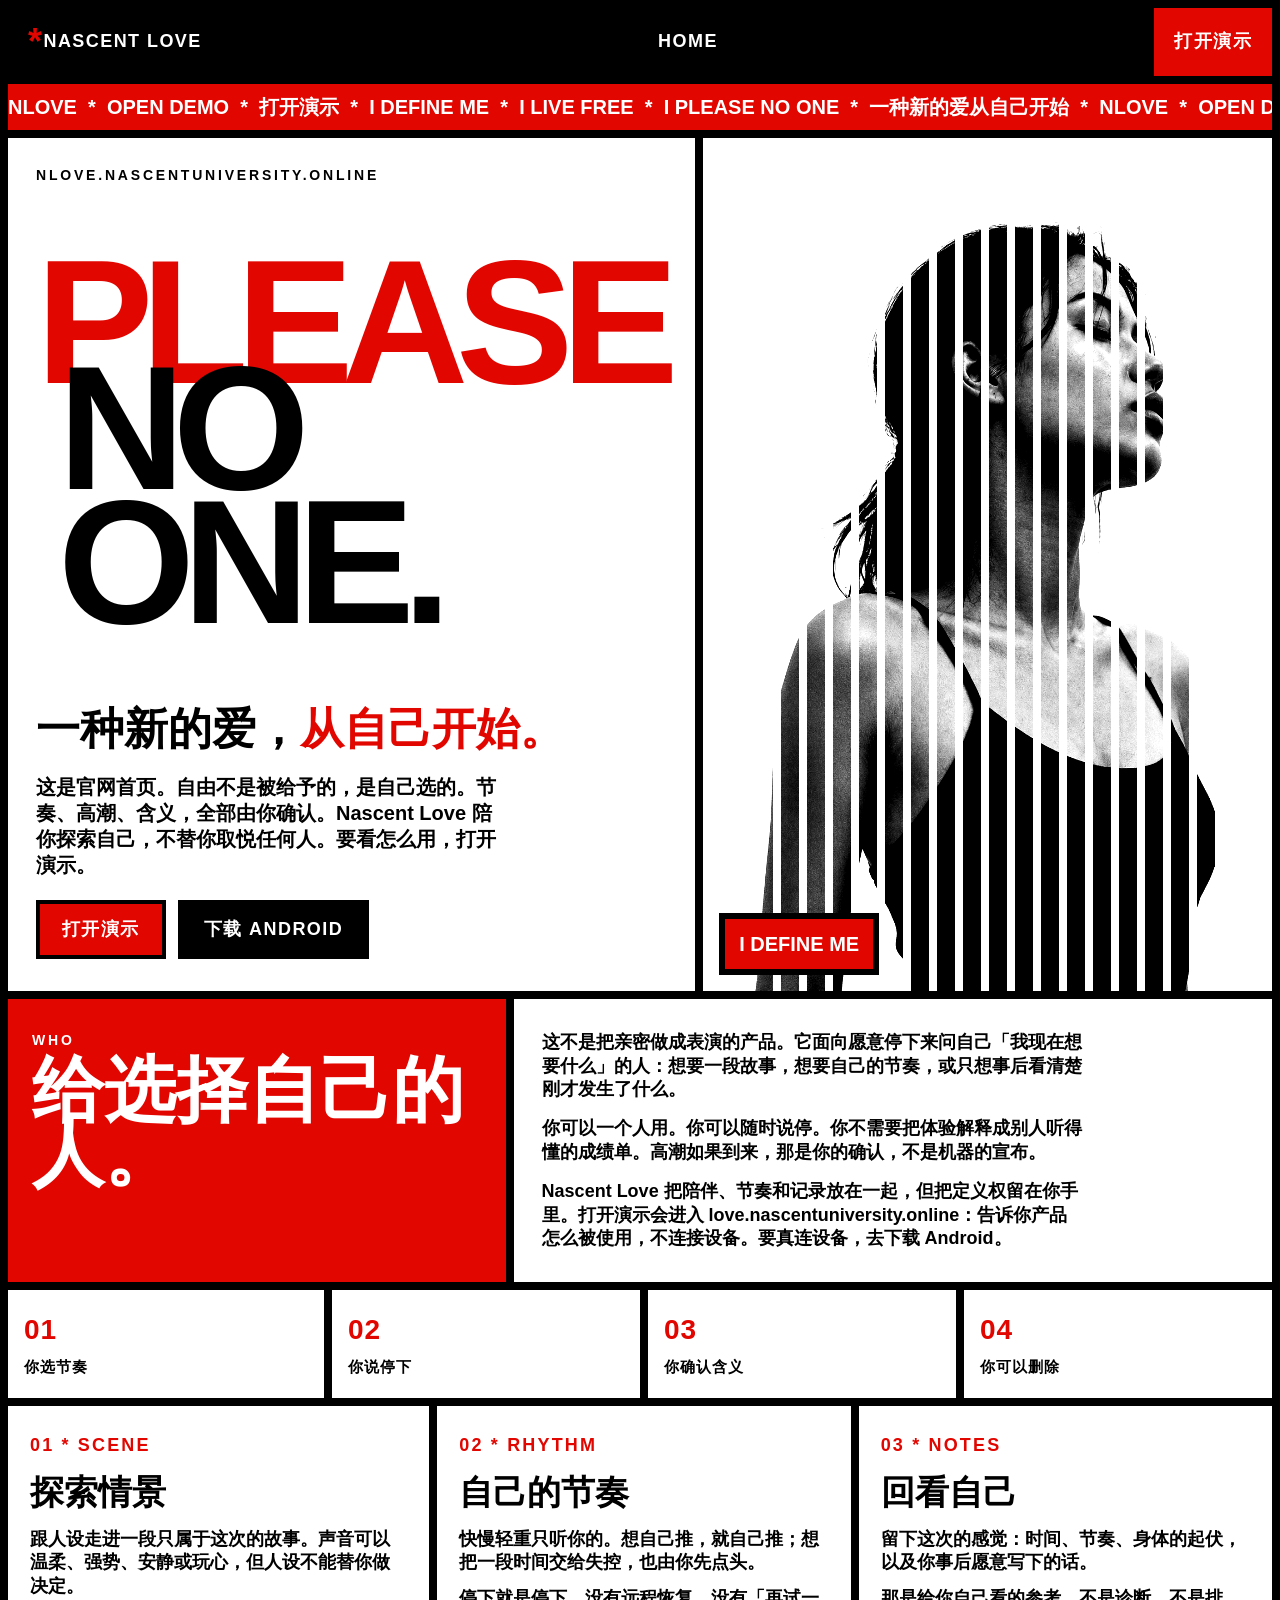
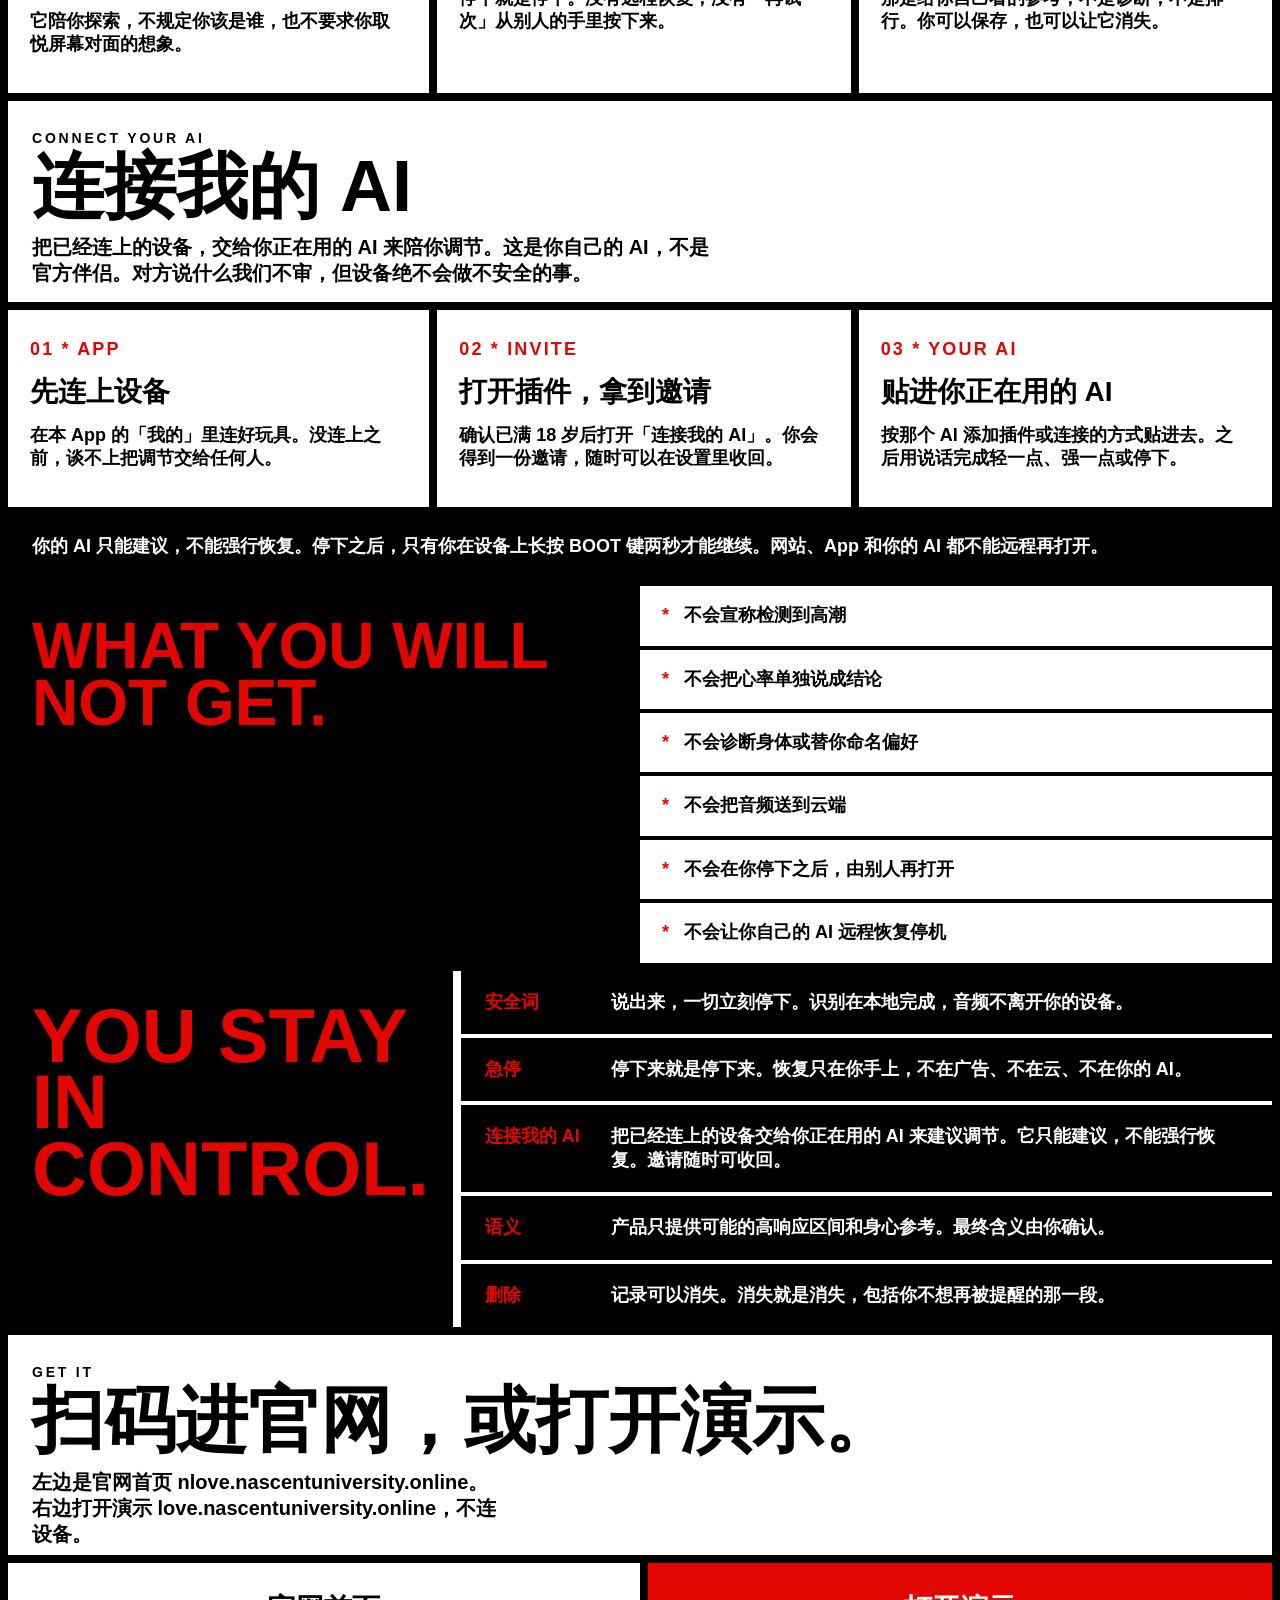
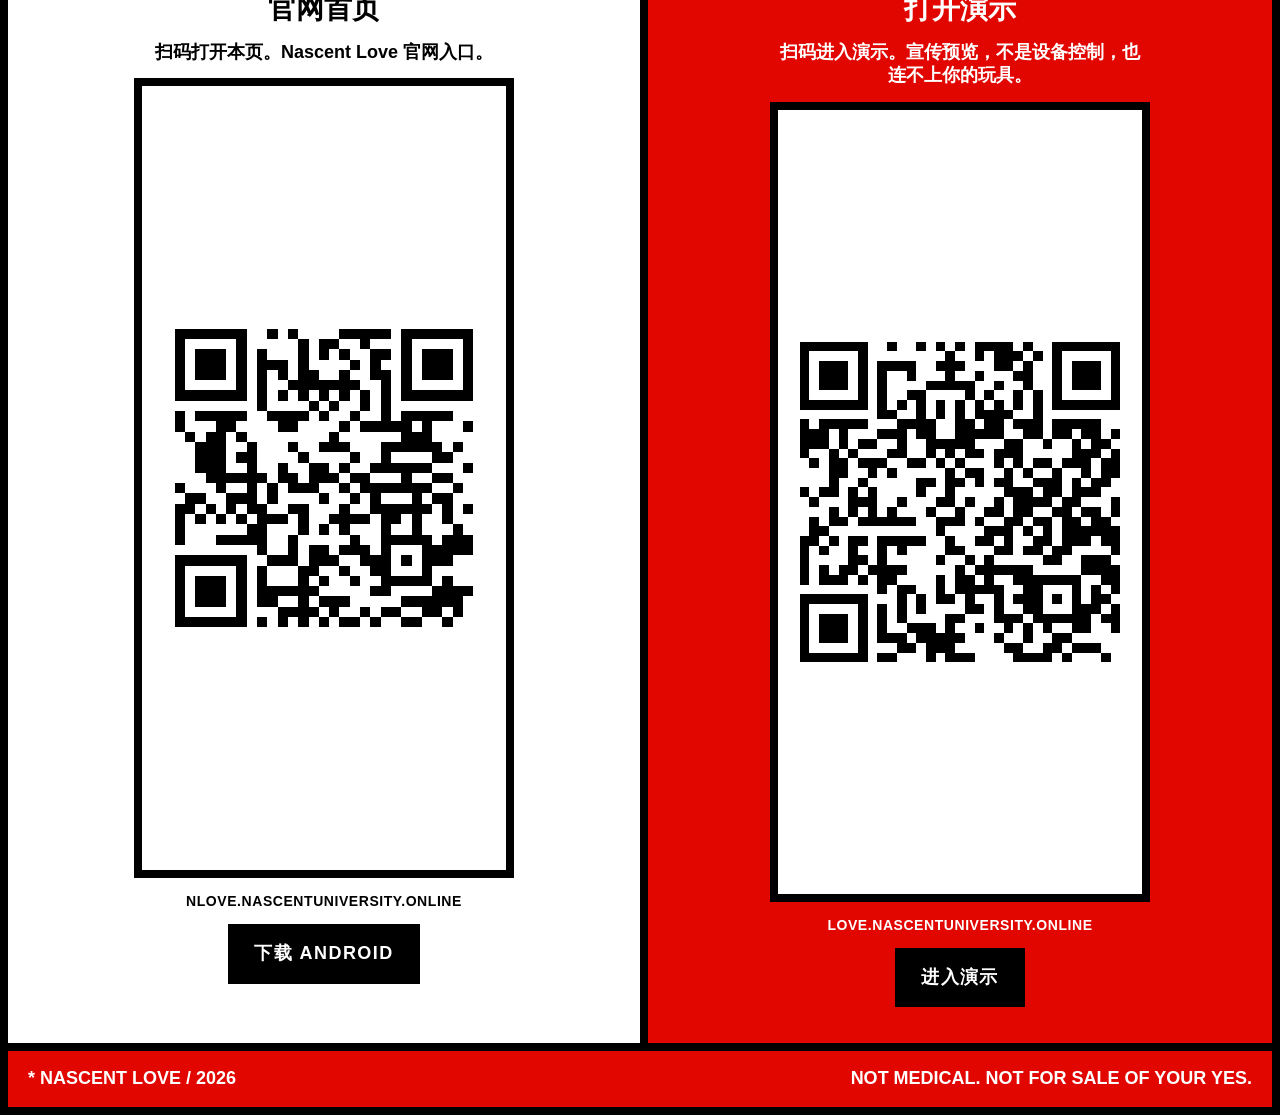
==== www/index.html @ dafe5778 "feat: add Nascent Love marketing site at nlove Independent static pages for the university domain, w" ====
<!DOCTYPE html>
<html lang="zh-CN">
  <head>
    <meta charset="utf-8" />
    <meta name="viewport" content="width=device-width, initial-scale=1" />
    <title>Nascent Love</title>
    <meta name="description" content="Nascent Love 官网。打开演示看产品怎么用。演示在 love.nascentuniversity.online，不连接设备，不下发档位。" />
    <meta name="theme-color" content="#E10600" />
    <link rel="icon" href="img/favicon.svg" type="image/svg+xml" />
    <link rel="stylesheet" href="css/site.css" />
  </head>
  <body>
    <div class="page">
      <header class="bar">
        <span><b class="star">*</b> NASCENT LOVE</span>
        <span class="hide">HOME</span>
        <a class="url" href="https://love.nascentuniversity.online" data-demo>打开演示</a>
      </header>

      <div class="ticker" aria-hidden="true">
        <p>NLOVE &nbsp;*&nbsp; OPEN DEMO &nbsp;*&nbsp; 打开演示 &nbsp;*&nbsp; I DEFINE ME &nbsp;*&nbsp; I LIVE FREE &nbsp;*&nbsp; I PLEASE NO ONE &nbsp;*&nbsp; 一种新的爱从自己开始 &nbsp;*&nbsp; NLOVE &nbsp;*&nbsp; OPEN DEMO &nbsp;*&nbsp; 打开演示 &nbsp;*&nbsp; I DEFINE ME &nbsp;*&nbsp; I LIVE FREE &nbsp;*&nbsp; I PLEASE NO ONE &nbsp;*&nbsp; 一种新的爱从自己开始 &nbsp;*&nbsp;</p>
      </div>

      <section class="hero">
        <div class="hero-text">
          <p class="kicker">nlove.nascentuniversity.online</p>
          <div class="display">
            <p class="please">Please</p>
            <p class="noone">no one.</p>
          </div>
          <div>
            <p class="zh">一种新的爱，<b>从自己开始。</b></p>
            <p class="note">这是官网首页。自由不是被给予的，是自己选的。节奏、高潮、含义，全部由你确认。Nascent Love 陪你探索自己，不替你取悦任何人。要看怎么用，打开演示。</p>
            <div class="hero-actions">
              <a class="btn red" href="https://love.nascentuniversity.online" data-demo>打开演示</a>
              <a class="btn black" href="android.html">下载 Android</a>
            </div>
          </div>
        </div>
        <div class="hero-pic">
          <img src="img/hero-portrait.png" width="1024" height="1024" alt="" />
          <div class="slats"></div>
          <div class="stamp">I DEFINE ME</div>
        </div>
      </section>

      <section class="who">
        <div class="who-title">
          <p class="kicker">Who</p>
          <h2>给选择自己的人。</h2>
        </div>
        <div class="who-copy">
          <p>这不是把亲密做成表演的产品。它面向愿意停下来问自己「我现在想要什么」的人：想要一段故事，想要自己的节奏，或只想事后看清楚刚才发生了什么。</p>
          <p>你可以一个人用。你可以随时说停。你不需要把体验解释成别人听得懂的成绩单。高潮如果到来，那是你的确认，不是机器的宣布。</p>
          <p>Nascent Love 把陪伴、节奏和记录放在一起，但把定义权留在你手里。打开演示会进入 love.nascentuniversity.online：告诉你产品怎么被使用，不连接设备。要真连设备，去下载 Android。</p>
        </div>
      </section>

      <section class="bars">
        <div class="bar-item"><b>01</b> 你选节奏</div>
        <div class="bar-item"><b>02</b> 你说停下</div>
        <div class="bar-item"><b>03</b> 你确认含义</div>
        <div class="bar-item"><b>04</b> 你可以删除</div>
      </section>

      <section class="blocks" id="walkthrough">
        <article class="block">
          <div class="idx">01 * SCENE</div>
          <h2>探索情景</h2>
          <p>跟人设走进一段只属于这次的故事。声音可以温柔、强势、安静或玩心，但人设不能替你做决定。</p>
          <p>它陪你探索，不规定你该是谁，也不要求你取悦屏幕对面的想象。</p>
        </article>
        <article class="block">
          <div class="idx">02 * RHYTHM</div>
          <h2>自己的节奏</h2>
          <p>快慢轻重只听你的。想自己推，就自己推；想把一段时间交给失控，也由你先点头。</p>
          <p>停下就是停下。没有远程恢复，没有「再试一次」从别人的手里按下来。</p>
        </article>
        <article class="block">
          <div class="idx">03 * NOTES</div>
          <h2>回看自己</h2>
          <p>留下这次的感觉：时间、节奏、身体的起伏，以及你事后愿意写下的话。</p>
          <p>那是给你自己看的参考，不是诊断，不是排行。你可以保存，也可以让它消失。</p>
        </article>
      </section>

      <section class="plugin" id="my-ai">
        <div class="plugin-head">
          <p class="kicker">Connect your AI</p>
          <h2>连接我的 AI</h2>
          <p class="note">把已经连上的设备，交给你正在用的 AI 来陪你调节。这是你自己的 AI，不是官方伴侣。对方说什么我们不审，但设备绝不会做不安全的事。</p>
        </div>
        <div class="plugin-steps">
          <article class="plugin-step">
            <div class="idx">01 * APP</div>
            <h3>先连上设备</h3>
            <p>在本 App 的「我的」里连好玩具。没连上之前，谈不上把调节交给任何人。</p>
          </article>
          <article class="plugin-step">
            <div class="idx">02 * INVITE</div>
            <h3>打开插件，拿到邀请</h3>
            <p>确认已满 18 岁后打开「连接我的 AI」。你会得到一份邀请，随时可以在设置里收回。</p>
          </article>
          <article class="plugin-step">
            <div class="idx">03 * YOUR AI</div>
            <h3>贴进你正在用的 AI</h3>
            <p>按那个 AI 添加插件或连接的方式贴进去。之后用说话完成轻一点、强一点或停下。</p>
          </article>
        </div>
        <p class="plugin-note">你的 AI 只能建议，不能强行恢复。停下之后，只有你在设备上长按 BOOT 键两秒才能继续。网站、App 和你的 AI 都不能远程再打开。</p>
      </section>

      <section class="anti">
        <h2>What you will not get.</h2>
        <ul>
          <li><span>*</span> 不会宣称检测到高潮</li>
          <li><span>*</span> 不会把心率单独说成结论</li>
          <li><span>*</span> 不会诊断身体或替你命名偏好</li>
          <li><span>*</span> 不会把音频送到云端</li>
          <li><span>*</span> 不会在你停下之后，由别人再打开</li>
          <li><span>*</span> 不会让你自己的 AI 远程恢复停机</li>
        </ul>
      </section>

      <section class="truth">
        <h2>You stay in control.</h2>
        <ul class="list">
          <li><strong>安全词</strong><span>说出来，一切立刻停下。识别在本地完成，音频不离开你的设备。</span></li>
          <li><strong>急停</strong><span>停下来就是停下来。恢复只在你手上，不在广告、不在云、不在你的 AI。</span></li>
          <li><strong>连接我的 AI</strong><span>把已经连上的设备交给你正在用的 AI 来建议调节。它只能建议，不能强行恢复。邀请随时可收回。</span></li>
          <li><strong>语义</strong><span>产品只提供可能的高响应区间和身心参考。最终含义由你确认。</span></li>
          <li><strong>删除</strong><span>记录可以消失。消失就是消失，包括你不想再被提醒的那一段。</span></li>
        </ul>
      </section>

      <section class="get" id="get">
        <div class="get-head">
          <p class="kicker">Get it</p>
          <h2>扫码进官网，或打开演示。</h2>
          <p class="note">左边是官网首页 nlove.nascentuniversity.online。右边打开演示 love.nascentuniversity.online，不连设备。</p>
        </div>
        <div class="qrs">
          <article class="qr-card">
            <h3>官网首页</h3>
            <p>扫码打开本页。Nascent Love 官网入口。</p>
            <img src="img/qr.svg" width="800" height="800" alt="扫码打开官网首页" />
            <span class="addr">nlove.nascentuniversity.online</span>
            <a class="btn black" href="android.html">下载 Android</a>
          </article>
          <article class="qr-card alt">
            <h3>打开演示</h3>
            <p>扫码进入演示。宣传预览，不是设备控制，也连不上你的玩具。</p>
            <img src="img/qr-demo.svg" width="800" height="800" alt="扫码打开演示" />
            <span class="addr">love.nascentuniversity.online</span>
            <a class="btn" href="https://love.nascentuniversity.online" data-demo>进入演示</a>
          </article>
        </div>
      </section>

      <footer class="foot">
        <span>* NASCENT LOVE / <span data-year>2026</span></span>
        <span>NOT MEDICAL. NOT FOR SALE OF YOUR YES.</span>
      </footer>
    </div>
    <script src="js/site.js"></script>
  </body>
</html>
---- www/css/site.css ----
:root {
  --white: #ffffff;
  --black: #000000;
  --red: #e10600;
}

* { box-sizing: border-box; }
html, body { margin: 0; }
body {
  background: var(--white);
  color: var(--black);
  font-family: Arial, "Noto Sans SC", "PingFang SC", "Microsoft YaHei", sans-serif;
  font-size: 18px;
  line-height: 1.3;
}
img { display: block; max-width: 100%; }
a { color: inherit; text-decoration: none; }

.page {
  border: 8px solid var(--black);
  min-height: 100vh;
}

.bar {
  display: flex;
  justify-content: space-between;
  align-items: stretch;
  border-bottom: 8px solid var(--black);
  background: var(--black);
  color: var(--white);
  font-weight: 900;
  letter-spacing: 0.08em;
  text-transform: uppercase;
}
.bar span, .bar a {
  padding: 16px 20px;
  display: flex;
  align-items: center;
  font-size: 18px;
}
.bar .star { color: var(--red); font-size: 36px; line-height: 1; padding-right: 0; }
.bar .url { background: var(--red); color: var(--white); }
.bar .url:hover { background: var(--white); color: var(--black); }

.ticker {
  overflow: hidden;
  border-bottom: 8px solid var(--black);
  background: var(--red);
  color: var(--white);
  font-weight: 900;
  text-transform: uppercase;
  white-space: nowrap;
  font-size: 20px;
}
.ticker p {
  margin: 0;
  padding: 10px 0;
  animation: slide 18s linear infinite;
}
@keyframes slide {
  from { transform: translateX(0); }
  to { transform: translateX(-50%); }
}

.hero {
  display: grid;
  grid-template-columns: 1.1fr 0.9fr;
  min-height: 88vh;
}
.hero-text {
  padding: 28px 28px 32px;
  border-right: 8px solid var(--black);
  display: flex;
  flex-direction: column;
  justify-content: space-between;
  gap: 24px;
}
.kicker {
  margin: 0;
  font-size: 14px;
  font-weight: 900;
  letter-spacing: 0.2em;
  text-transform: uppercase;
}
.display { margin: 8px 0 0; }
.display .please,
.display .noone {
  margin: 0;
  font-size: clamp(72px, 15vw, 176px);
  font-weight: 900;
  line-height: 0.76;
  text-transform: uppercase;
  letter-spacing: -0.07em;
}
.display .please { color: var(--red); }
.display .noone {
  color: var(--black);
  margin-left: 22px;
  margin-top: -0.16em;
}
.zh {
  margin: 8px 0 0;
  font-size: clamp(28px, 3.4vw, 44px);
  font-weight: 900;
}
.zh b { color: var(--red); }
.note {
  margin: 16px 0 0;
  max-width: 42ch;
  font-weight: 700;
  font-size: 20px;
}
.hero-actions {
  display: flex;
  flex-wrap: wrap;
  gap: 12px;
  margin-top: 22px;
}
.btn {
  display: inline-flex;
  align-items: center;
  justify-content: center;
  min-height: 56px;
  padding: 14px 22px;
  border: 4px solid var(--black);
  font-weight: 900;
  text-transform: uppercase;
  letter-spacing: 0.08em;
}
.btn.red { background: var(--red); color: var(--white); }
.btn.black { background: var(--black); color: var(--white); }
.btn.red:hover, .btn.black:hover {
  background: var(--white);
  color: var(--black);
}

.hero-pic {
  position: relative;
  overflow: hidden;
  background: var(--black);
}
.hero-pic img {
  width: 100%;
  height: 100%;
  object-fit: cover;
  filter: grayscale(1) contrast(1.4);
}
.slats {
  position: absolute;
  inset: 0;
  background: repeating-linear-gradient(
    90deg,
    transparent 0 18px,
    var(--white) 18px 26px
  );
  pointer-events: none;
}
.stamp {
  position: absolute;
  left: 16px;
  bottom: 16px;
  z-index: 1;
  background: var(--red);
  color: var(--white);
  font-weight: 900;
  text-transform: uppercase;
  padding: 12px 14px;
  border: 6px solid var(--black);
  font-size: 20px;
}

.who {
  display: grid;
  grid-template-columns: 0.8fr 1.2fr;
  border-top: 8px solid var(--black);
}
.who-title {
  background: var(--red);
  color: var(--white);
  padding: 32px 24px;
  border-right: 8px solid var(--black);
}
.who-title h2 {
  margin: 10px 0 0;
  font-size: clamp(40px, 6vw, 72px);
  line-height: 0.88;
  text-transform: uppercase;
}
.who-copy { padding: 32px 28px; }
.who-copy p { margin: 0 0 16px; font-weight: 700; max-width: 54ch; }
.who-copy p:last-child { margin: 0; }

.bars {
  display: grid;
  grid-template-columns: repeat(4, 1fr);
  border-top: 8px solid var(--black);
}
.bar-item {
  padding: 22px 16px;
  font-weight: 900;
  text-transform: uppercase;
  font-size: 15px;
  letter-spacing: 0.06em;
}
.bar-item + .bar-item { border-left: 8px solid var(--black); }
.bar-item b { display: block; color: var(--red); font-size: 28px; margin-bottom: 8px; }

.blocks {
  display: grid;
  grid-template-columns: 1fr 1fr 1fr;
  border-top: 8px solid var(--black);
}
.block {
  padding: 28px 22px 36px;
  min-height: 280px;
}
.block + .block { border-left: 8px solid var(--black); }
.block h2 {
  margin: 12px 0 14px;
  font-size: 34px;
  text-transform: uppercase;
}
.idx { color: var(--red); font-weight: 900; letter-spacing: 0.12em; }
.block p { margin: 0 0 12px; font-weight: 700; }
.block p:last-child { margin: 0; }

.plugin { border-top: 8px solid var(--black); }
.plugin-head {
  padding: 28px 24px 16px;
  border-bottom: 8px solid var(--black);
}
.plugin-head h2 {
  margin: 8px 0 10px;
  font-size: clamp(40px, 6vw, 72px);
  text-transform: uppercase;
  line-height: 0.88;
}
.plugin-head .note { max-width: 62ch; }
.plugin-steps {
  display: grid;
  grid-template-columns: 1fr 1fr 1fr;
}
.plugin-step { padding: 28px 22px 36px; }
.plugin-step + .plugin-step { border-left: 8px solid var(--black); }
.plugin-step h3 {
  margin: 12px 0 14px;
  font-size: 28px;
  text-transform: uppercase;
}
.plugin-step p { margin: 0; font-weight: 700; }
.plugin-note {
  margin: 0;
  padding: 20px 24px;
  border-top: 8px solid var(--black);
  background: var(--black);
  color: var(--white);
  font-weight: 800;
}

.anti {
  display: grid;
  grid-template-columns: 1fr 1fr;
  border-top: 8px solid var(--black);
}
.anti h2 {
  margin: 0;
  padding: 32px 24px;
  background: var(--black);
  color: var(--red);
  font-size: clamp(36px, 5vw, 64px);
  line-height: 0.88;
  text-transform: uppercase;
  border-right: 8px solid var(--black);
}
.anti ul {
  margin: 0;
  padding: 0;
  list-style: none;
}
.anti li {
  padding: 18px 22px;
  border-bottom: 4px solid var(--black);
  font-weight: 800;
}
.anti li:last-child { border-bottom: 0; }
.anti li span { color: var(--red); margin-right: 10px; }

.truth {
  display: grid;
  grid-template-columns: 0.7fr 1.3fr;
  border-top: 8px solid var(--black);
  background: var(--black);
  color: var(--white);
}
.truth h2 {
  margin: 0;
  padding: 32px 24px;
  font-size: clamp(40px, 6vw, 76px);
  line-height: 0.88;
  text-transform: uppercase;
  color: var(--red);
  border-right: 8px solid var(--white);
}
.list { margin: 0; padding: 0; list-style: none; }
.list li {
  display: grid;
  grid-template-columns: 110px 1fr;
  gap: 16px;
  padding: 20px 24px;
  border-bottom: 4px solid var(--white);
  font-weight: 700;
}
.list li:last-child { border-bottom: 0; }
.list strong { color: var(--red); text-transform: uppercase; font-size: 18px; }

.get {
  border-top: 8px solid var(--black);
}
.get-head {
  padding: 28px 24px 8px;
  border-bottom: 8px solid var(--black);
}
.get-head h2 {
  margin: 8px 0 10px;
  font-size: clamp(40px, 6vw, 72px);
  text-transform: uppercase;
  line-height: 0.88;
}
.qrs {
  display: grid;
  grid-template-columns: 1fr 1fr;
}
.qr-card {
  padding: 28px 24px 36px;
  display: flex;
  flex-direction: column;
  align-items: center;
  text-align: center;
  gap: 14px;
}
.qr-card + .qr-card { border-left: 8px solid var(--black); }
.qr-card h3 {
  margin: 0;
  font-size: 28px;
  text-transform: uppercase;
}
.qr-card p { margin: 0; font-weight: 700; max-width: 36ch; }
.qr-card img {
  width: min(100%, 380px);
  border: 8px solid var(--black);
  padding: 12px;
  background: var(--white);
}
.qr-card .addr {
  font-weight: 900;
  font-size: 14px;
  letter-spacing: 0.04em;
  word-break: break-all;
  text-transform: uppercase;
}
.qr-card.alt { background: var(--red); color: var(--white); }
.qr-card.alt img { border-color: var(--black); }
.qr-card.alt .btn { border-color: var(--black); background: var(--black); color: var(--white); }
.qr-card.alt .btn:hover { background: var(--white); color: var(--black); }

.foot {
  display: flex;
  justify-content: space-between;
  gap: 12px;
  padding: 16px 20px;
  border-top: 8px solid var(--black);
  background: var(--red);
  color: var(--white);
  font-weight: 900;
  text-transform: uppercase;
}

.bar .short { display: none; }
@media (max-width: 900px) {
  .bar .full { display: none; }
  .bar .short { display: inline; }
  .page { border-width: 5px; }
  .hero, .who, .bars, .blocks, .plugin-steps, .anti, .truth, .qrs { grid-template-columns: 1fr; }
  .hero-text, .who-title, .truth h2, .anti h2, .qr-card + .qr-card {
    border-right: 0;
    border-left: 0;
  }
  .hero-text, .who-title, .anti h2, .qr-card + .qr-card { border-bottom: 5px solid var(--black); }
  .truth h2 { border-bottom: 5px solid var(--white); }
  .block + .block, .bar-item + .bar-item, .plugin-step + .plugin-step { border-left: 0; border-top: 5px solid var(--black); }
  .hero-pic { min-height: 360px; }
  .bar .hide { display: none; }
  .foot { flex-direction: column; }
  .qr-card img { width: min(100%, 320px); }
}

.subpage { max-width: 880px; margin: 0 auto; padding: 32px 20px 48px; }
.subpage h1 {
  margin: 12px 0;
  font-size: clamp(48px, 10vw, 96px);
  line-height: 0.85;
  text-transform: uppercase;
}
.subpage .btn { margin: 12px 12px 0 0; }
.demo-scene {
  border: 8px solid var(--black);
  margin: 20px 0;
  padding: 24px;
}
.demo-scene h2 { margin: 0 0 10px; text-transform: uppercase; color: var(--red); }
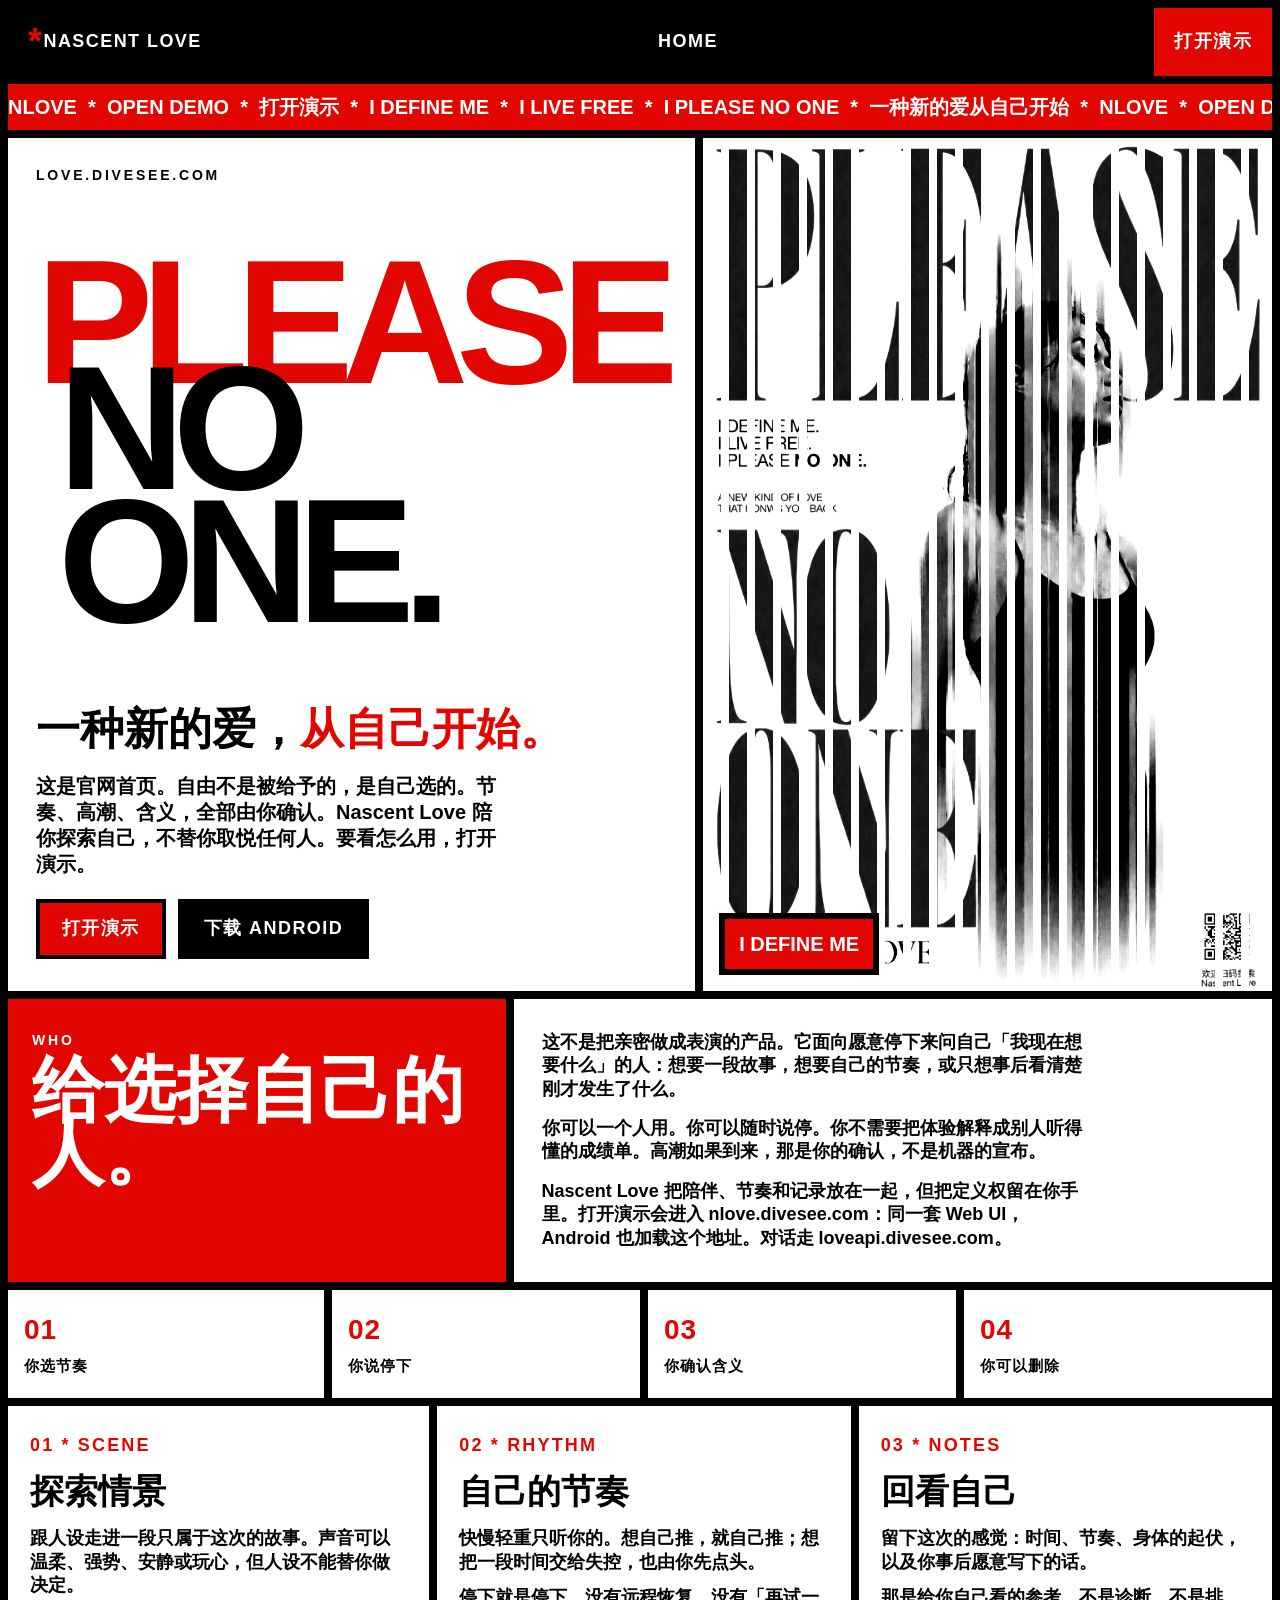
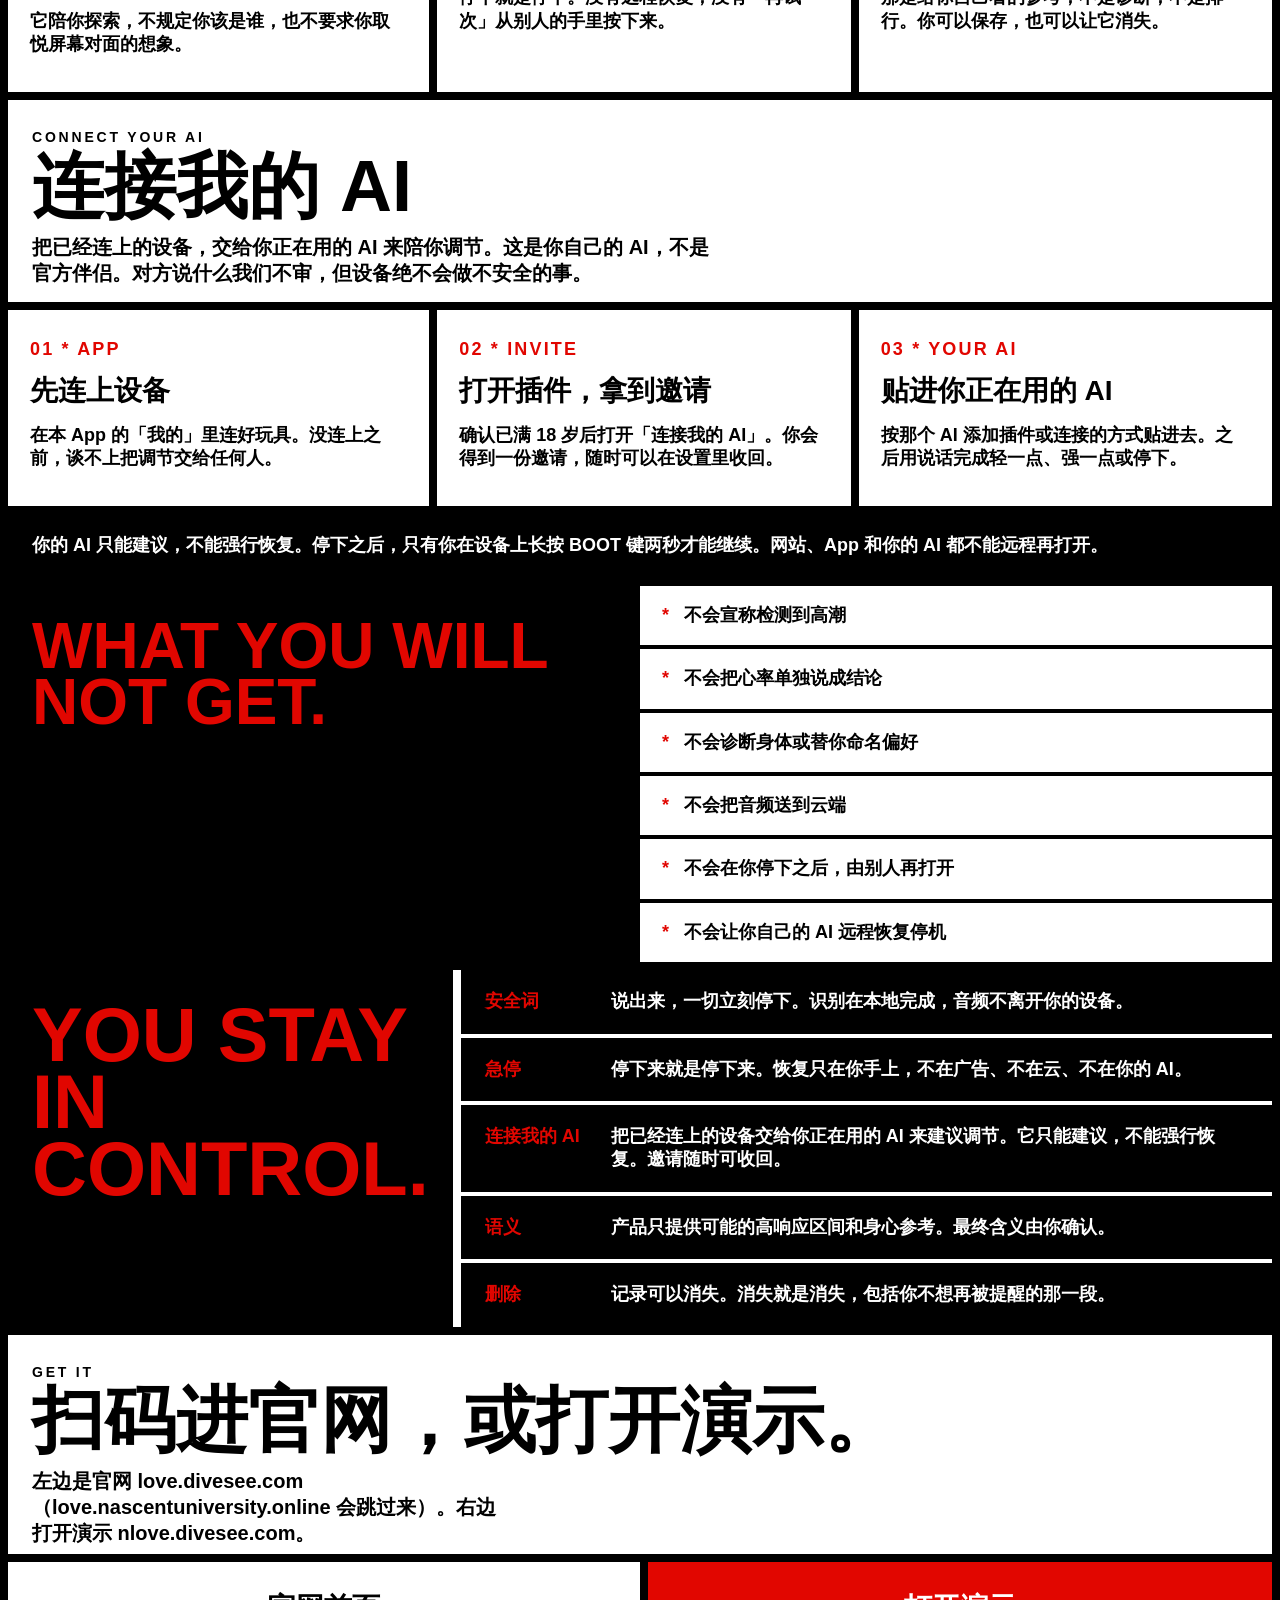
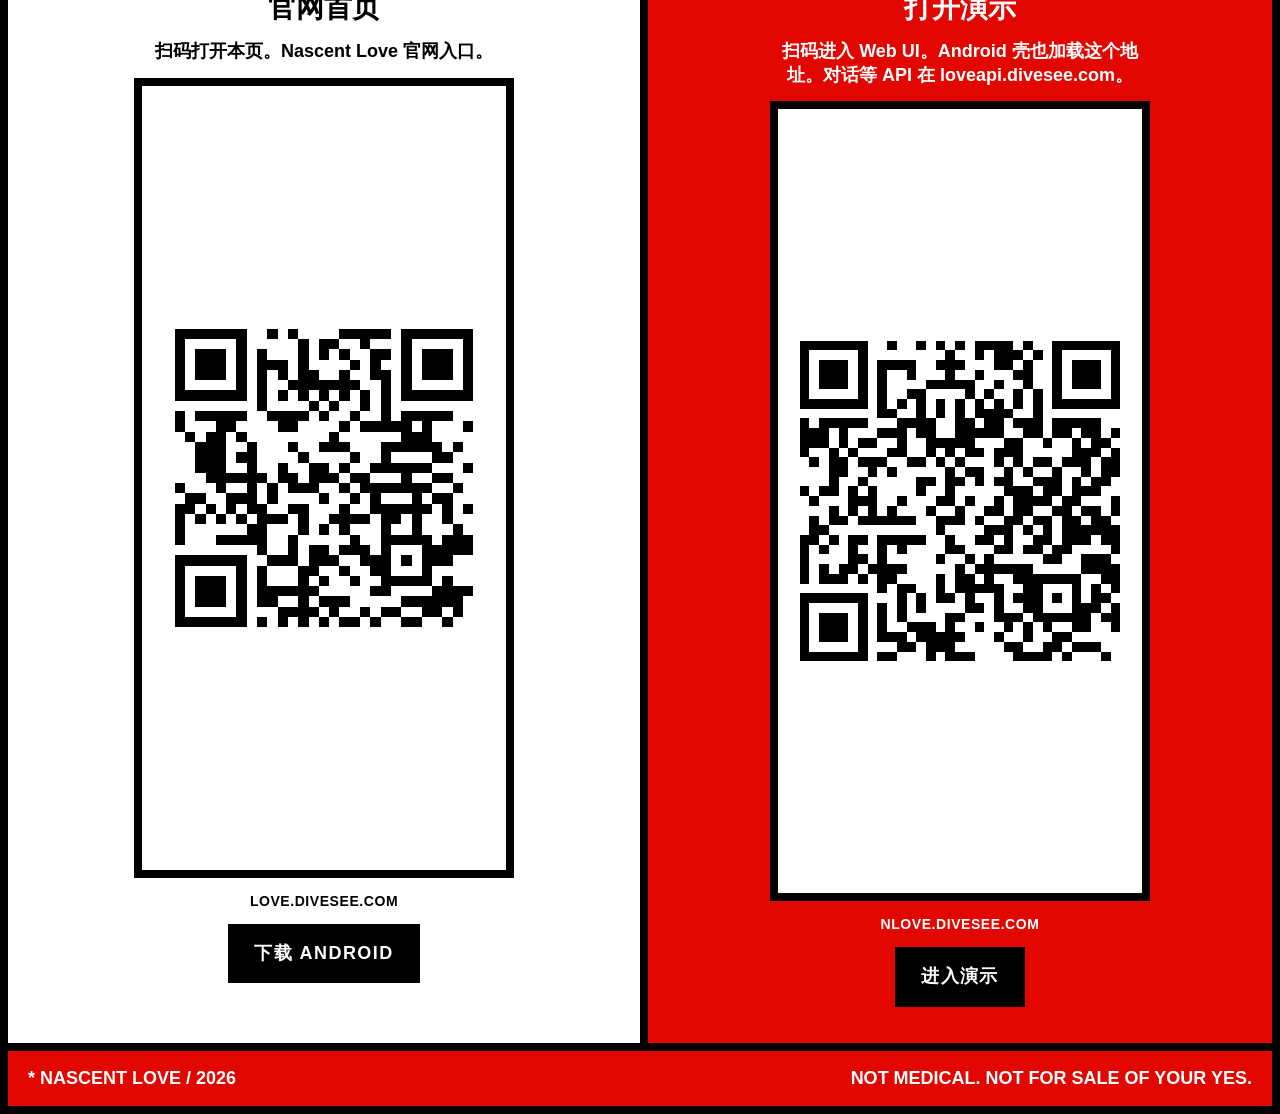
==== commit 12042c92: "fix: point demo UI at nlove and APIs at loveapi Official site stays on love.divesee.com with the cam" ====
--- a/www/index.html
+++ b/www/index.html
@@ -4,7 +4,7 @@
     <meta charset="utf-8" />
     <meta name="viewport" content="width=device-width, initial-scale=1" />
     <title>Nascent Love</title>
-    <meta name="description" content="Nascent Love 官网。打开演示看产品怎么用。演示在 love.nascentuniversity.online，不连接设备，不下发档位。" />
+    <meta name="description" content="Nascent Love 官网。打开演示进入 nlove.divesee.com 的 Web UI。" />
     <meta name="theme-color" content="#E10600" />
     <link rel="icon" href="img/favicon.svg" type="image/svg+xml" />
     <link rel="stylesheet" href="css/site.css" />
@@ -14,7 +14,7 @@
       <header class="bar">
         <span><b class="star">*</b> NASCENT LOVE</span>
         <span class="hide">HOME</span>
-        <a class="url" href="https://love.nascentuniversity.online" data-demo>打开演示</a>
+        <a class="url" href="https://nlove.divesee.com" data-demo>打开演示</a>
       </header>
 
       <div class="ticker" aria-hidden="true">
@@ -23,7 +23,7 @@
 
       <section class="hero">
         <div class="hero-text">
-          <p class="kicker">nlove.nascentuniversity.online</p>
+          <p class="kicker">love.divesee.com</p>
           <div class="display">
             <p class="please">Please</p>
             <p class="noone">no one.</p>
@@ -32,7 +32,7 @@
             <p class="zh">一种新的爱，<b>从自己开始。</b></p>
             <p class="note">这是官网首页。自由不是被给予的，是自己选的。节奏、高潮、含义，全部由你确认。Nascent Love 陪你探索自己，不替你取悦任何人。要看怎么用，打开演示。</p>
             <div class="hero-actions">
-              <a class="btn red" href="https://love.nascentuniversity.online" data-demo>打开演示</a>
+              <a class="btn red" href="https://nlove.divesee.com" data-demo>打开演示</a>
               <a class="btn black" href="android.html">下载 Android</a>
             </div>
           </div>
@@ -52,7 +52,7 @@
         <div class="who-copy">
           <p>这不是把亲密做成表演的产品。它面向愿意停下来问自己「我现在想要什么」的人：想要一段故事，想要自己的节奏，或只想事后看清楚刚才发生了什么。</p>
           <p>你可以一个人用。你可以随时说停。你不需要把体验解释成别人听得懂的成绩单。高潮如果到来，那是你的确认，不是机器的宣布。</p>
-          <p>Nascent Love 把陪伴、节奏和记录放在一起，但把定义权留在你手里。打开演示会进入 love.nascentuniversity.online：告诉你产品怎么被使用，不连接设备。要真连设备，去下载 Android。</p>
+          <p>Nascent Love 把陪伴、节奏和记录放在一起，但把定义权留在你手里。打开演示会进入 nlove.divesee.com：同一套 Web UI，Android 也加载这个地址。对话走 loveapi.divesee.com。</p>
         </div>
       </section>
 
@@ -137,22 +137,22 @@
         <div class="get-head">
           <p class="kicker">Get it</p>
           <h2>扫码进官网，或打开演示。</h2>
-          <p class="note">左边是官网首页 nlove.nascentuniversity.online。右边打开演示 love.nascentuniversity.online，不连设备。</p>
+          <p class="note">左边是官网 love.divesee.com（love.nascentuniversity.online 会跳过来）。右边打开演示 nlove.divesee.com。</p>
         </div>
         <div class="qrs">
           <article class="qr-card">
             <h3>官网首页</h3>
             <p>扫码打开本页。Nascent Love 官网入口。</p>
             <img src="img/qr.svg" width="800" height="800" alt="扫码打开官网首页" />
-            <span class="addr">nlove.nascentuniversity.online</span>
+            <span class="addr">love.divesee.com</span>
             <a class="btn black" href="android.html">下载 Android</a>
           </article>
           <article class="qr-card alt">
             <h3>打开演示</h3>
-            <p>扫码进入演示。宣传预览，不是设备控制，也连不上你的玩具。</p>
+            <p>扫码进入 Web UI。Android 壳也加载这个地址。对话等 API 在 loveapi.divesee.com。</p>
             <img src="img/qr-demo.svg" width="800" height="800" alt="扫码打开演示" />
-            <span class="addr">love.nascentuniversity.online</span>
-            <a class="btn" href="https://love.nascentuniversity.online" data-demo>进入演示</a>
+            <span class="addr">nlove.divesee.com</span>
+            <a class="btn" href="https://nlove.divesee.com" data-demo>进入演示</a>
           </article>
         </div>
       </section>
